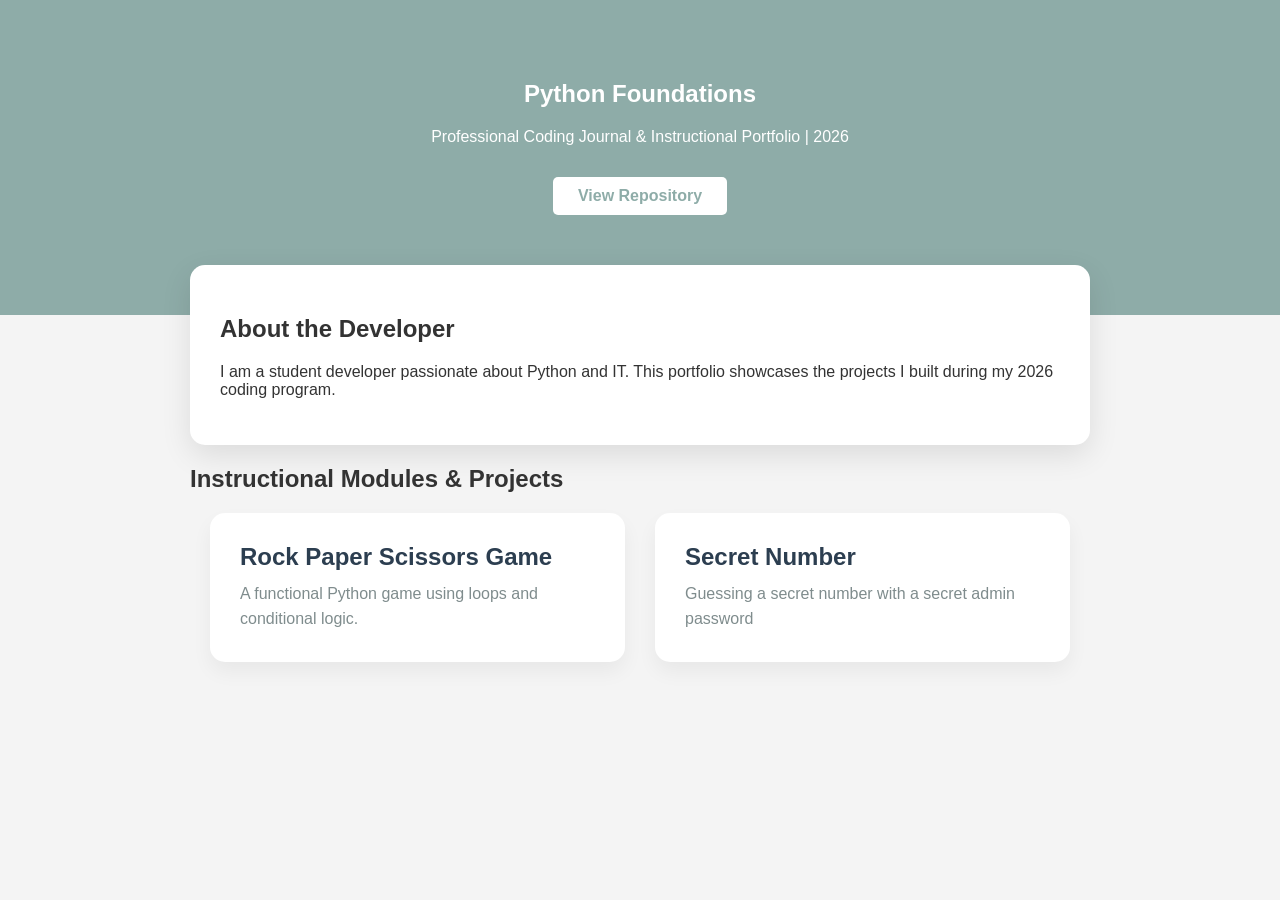
==== index.html @ 576b7255 "done" ====
<!DOCTYPE html>
<html lang="en">
<head>
    <meta charset="UTF-8">
    <meta name="viewport" content="width=device-width, initial-scale=1.0">
    <title>Python Foundations Portfolio</title>
    <link rel="stylesheet" href="style.css">
</head>
<body>

    <section class="hero">
        <h1>Python Foundations</h1>
        <p>Professional Coding Journal & Instructional Portfolio | 2026</p>
        <a href="https://github.com/your-username" target="_blank" class="btn">View Repository</a>
    </section>

    <main class="container">
        
        <section class="card">
            <h2>About the Developer</h2>
            <p>I am a student developer passionate about Python and IT. This portfolio showcases the projects I built during my 2026 coding program.</p>
        </section>

        <h2>Instructional Modules & Projects</h2>
<div class="project-grid">
    
    <a href="images/rockpaper.png" target="_blank" class="card project-card">
        <h3>Rock Paper Scissors Game</h3>
        <p>A functional Python game using loops and conditional logic.</p>
    </a>

    <a href="images/secretnumber.png" target="_blank" class="card project-card">
        <h3>Secret Number</h3>
        <p>Guessing a secret number with a secret admin password</p>
    </a>
    
</div>
    </main>

</body>
</html>
---- style.css ----
/* Global Styles */
body { 
    font-family: 'Segoe UI', Tahoma, Geneva, Verdana, sans-serif; 
    background: #f4f4f4; 
    margin: 0; 
    color: #333; 
}

/* Hero Section */
.hero {
    background: #8eaca8;
    color: white;
    text-align: center;
    padding: 60px 20px 100px 20px;
}

/* Boxed Container (Pulls content up over the hero) */
.container {
    max-width: 900px;
    margin: -50px auto 50px auto;
    padding: 0 20px;
}

/* Card Styling */
.card {
    background: white;
    padding: 30px;
    border-radius: 15px;
    box-shadow: 0 10px 30px rgba(0,0,0,0.1);
    margin-bottom: 20px;
}

/* Project Grid */
.project-grid {
    display: grid;
    grid-template-columns: repeat(auto-fit, minmax(280px, 1fr));
    gap: 20px;
}

/* Clickable Project Card Styles */
.project-card {
    text-decoration: none; 
    color: inherit;       
    display: block;       
    transition: transform 0.2s ease, box-shadow 0.2s ease;
}

.project-card:hover {
    transform: translateY(-5px);
    box-shadow: 0 15px 40px rgba(0,0,0,0.15);
    cursor: pointer;
}

/* Image Styling */
.project-img {
    width: 100%;
    height: 180px;
    object-fit: cover;
    border-radius: 8px;
    margin-top: 15px;
    border: 1px solid #eee;
}

/* Button Styling */
.btn {
    display: inline-block;
    background: #fff;
    color: #8eaca8;
    padding: 10px 25px;
    border-radius: 5px;
    text-decoration: none;
    font-weight: bold;
    margin-top: 15px;
}
/* 1. Grid Layout for side-by-side cards */
.project-grid {
    display: grid;
    grid-template-columns: repeat(auto-fit, minmax(280px, 1fr));
    gap: 20px;
    padding: 20px;
}

/* 2. The Card Styling */
.project-card {
    background: white;
    padding: 20px;
    border-radius: 15px;
    text-decoration: none; /* Removes link underline */
    color: #333;
    box-shadow: 0 4px 10px rgba(0,0,0,0.1);
    transition: transform 0.3s ease, box-shadow 0.3s ease;
}

/* 3. Hover Effect: Makes the card lift up */
.project-card:hover {
    transform: translateY(-10px);
    box-shadow: 0 15px 30px rgba(0,0,0,0.2);
}

/* 4. Image inside the card */
.project-img {
    width: 100%;
    height: 150px;
    object-fit: cover; /* Ensures images don't stretch */
    border-radius: 8px;
    margin-top: 15px;
}
/* ================================
   PROJECT GRID AND CARD STYLING
   ================================ */

/* 1. The container (the grid itself) */
.project-grid {
    display: grid;
    /* Responsive layout: cards resize and stack automatically */
    grid-template-columns: repeat(auto-fit, minmax(300px, 1fr));
    gap: 30px; /* Space between cards */
    padding: 0 20px 60px 20px;
}

/* 2. Style the individual cards (The Links) */
.project-card {
    background: #fff;
    padding: 30px;
    border-radius: 15px;
    text-decoration: none; /* Removes link underline */
    color: #333; /* Standard text color */
    box-shadow: 0 10px 20px rgba(0,0,0,0.05); /* Subtle shadow */
    transition: transform 0.3s ease, box-shadow 0.3s ease;
}

/* 3. The Hover State: Makes the card lift up */
.project-card:hover {
    transform: translateY(-10px); /* Lifts the card */
    box-shadow: 0 15px 30px rgba(0,0,0,0.15); /* Stronger shadow */
    border: 1px solid #ddd;
}

/* Styling the headers inside the cards */
.project-card h3 {
    margin: 0 0 10px 0;
    font-size: 1.5rem;
    color: #2c3e50; /* Deep blue from hero */
}

/* Styling the description text inside the cards */
.project-card p {
    margin: 0;
    font-size: 1rem;
    color: #7f8c8d; /* Subtle grey */
    line-height: 1.6;
}
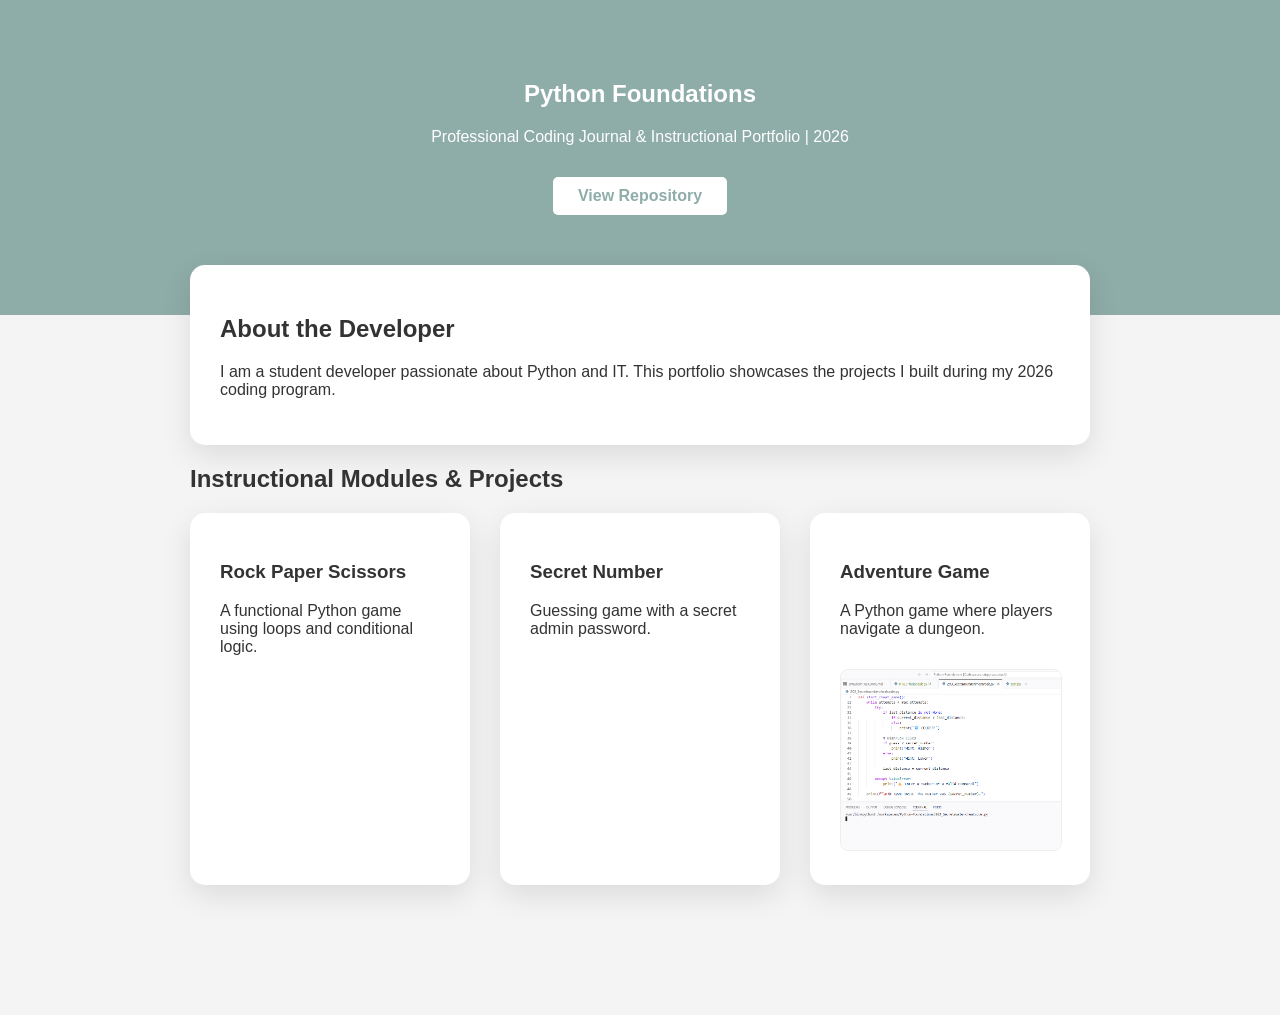
==== commit 2e7658bd: "done" ====
--- a/index.html
+++ b/index.html
@@ -22,19 +22,25 @@
         </section>
 
         <h2>Instructional Modules & Projects</h2>
-<div class="project-grid">
-    
-    <a href="images/rockpaper.png" target="_blank" class="card project-card">
-        <h3>Rock Paper Scissors Game</h3>
-        <p>A functional Python game using loops and conditional logic.</p>
-    </a>
+        <div class="project-grid">
+            
+            <a href="images/rockpaper.png" target="_blank" class="card project-card">
+                <h3>Rock Paper Scissors</h3>
+                <p>A functional Python game using loops and conditional logic.</p>
+            </a>
 
-    <a href="images/secretnumber.png" target="_blank" class="card project-card">
-        <h3>Secret Number</h3>
-        <p>Guessing a secret number with a secret admin password</p>
-    </a>
-    
-</div>
+            <a href="images/secretnumber.png" target="_blank" class="card project-card">
+                <h3>Secret Number</h3>
+                <p>Guessing game with a secret admin password.</p>
+            </a>
+
+            <div class="card project-card">
+                <h3>Adventure Game</h3>
+                <p>A Python game where players navigate a dungeon.</p>
+                <img src="images/secretnumber.png" alt="Adventure Game" class="project-img">
+            </div>
+            
+        </div>
     </main>
 
 </body>
--- a/style.css
+++ b/style.css
@@ -1,4 +1,4 @@
-/* Global Styles */
+/* --- Global Styles --- */
 body { 
     font-family: 'Segoe UI', Tahoma, Geneva, Verdana, sans-serif; 
     background: #f4f4f4; 
@@ -6,7 +6,7 @@
     color: #333; 
 }
 
-/* Hero Section */
+/* --- Hero Section --- */
 .hero {
     background: #8eaca8;
     color: white;
@@ -14,14 +14,14 @@
     padding: 60px 20px 100px 20px;
 }
 
-/* Boxed Container (Pulls content up over the hero) */
+/* --- Layout Container --- */
 .container {
     max-width: 900px;
     margin: -50px auto 50px auto;
     padding: 0 20px;
 }
 
-/* Card Styling */
+/* --- Card Base Styles --- */
 .card {
     background: white;
     padding: 30px;
@@ -30,28 +30,29 @@
     margin-bottom: 20px;
 }
 
-/* Project Grid */
+/* --- Project Grid (The Gallery) --- */
 .project-grid {
     display: grid;
     grid-template-columns: repeat(auto-fit, minmax(280px, 1fr));
-    gap: 20px;
+    gap: 30px;
+    padding-bottom: 60px;
 }
 
-/* Clickable Project Card Styles */
+/* --- Clickable Project Card --- */
 .project-card {
-    text-decoration: none; 
-    color: inherit;       
-    display: block;       
-    transition: transform 0.2s ease, box-shadow 0.2s ease;
+    display: block;
+    text-decoration: none;
+    color: inherit;
+    transition: transform 0.3s ease, box-shadow 0.3s ease;
 }
 
 .project-card:hover {
-    transform: translateY(-5px);
-    box-shadow: 0 15px 40px rgba(0,0,0,0.15);
+    transform: translateY(-10px);
+    box-shadow: 0 15px 40px rgba(0,0,0,0.2);
     cursor: pointer;
 }
 
-/* Image Styling */
+/* --- Image Styling --- */
 .project-img {
     width: 100%;
     height: 180px;
@@ -61,7 +62,7 @@
     border: 1px solid #eee;
 }
 
-/* Button Styling */
+/* --- Button --- */
 .btn {
     display: inline-block;
     background: #fff;
@@ -71,82 +72,4 @@
     text-decoration: none;
     font-weight: bold;
     margin-top: 15px;
-}
-/* 1. Grid Layout for side-by-side cards */
-.project-grid {
-    display: grid;
-    grid-template-columns: repeat(auto-fit, minmax(280px, 1fr));
-    gap: 20px;
-    padding: 20px;
-}
-
-/* 2. The Card Styling */
-.project-card {
-    background: white;
-    padding: 20px;
-    border-radius: 15px;
-    text-decoration: none; /* Removes link underline */
-    color: #333;
-    box-shadow: 0 4px 10px rgba(0,0,0,0.1);
-    transition: transform 0.3s ease, box-shadow 0.3s ease;
-}
-
-/* 3. Hover Effect: Makes the card lift up */
-.project-card:hover {
-    transform: translateY(-10px);
-    box-shadow: 0 15px 30px rgba(0,0,0,0.2);
-}
-
-/* 4. Image inside the card */
-.project-img {
-    width: 100%;
-    height: 150px;
-    object-fit: cover; /* Ensures images don't stretch */
-    border-radius: 8px;
-    margin-top: 15px;
-}
-/* ================================
-   PROJECT GRID AND CARD STYLING
-   ================================ */
-
-/* 1. The container (the grid itself) */
-.project-grid {
-    display: grid;
-    /* Responsive layout: cards resize and stack automatically */
-    grid-template-columns: repeat(auto-fit, minmax(300px, 1fr));
-    gap: 30px; /* Space between cards */
-    padding: 0 20px 60px 20px;
-}
-
-/* 2. Style the individual cards (The Links) */
-.project-card {
-    background: #fff;
-    padding: 30px;
-    border-radius: 15px;
-    text-decoration: none; /* Removes link underline */
-    color: #333; /* Standard text color */
-    box-shadow: 0 10px 20px rgba(0,0,0,0.05); /* Subtle shadow */
-    transition: transform 0.3s ease, box-shadow 0.3s ease;
-}
-
-/* 3. The Hover State: Makes the card lift up */
-.project-card:hover {
-    transform: translateY(-10px); /* Lifts the card */
-    box-shadow: 0 15px 30px rgba(0,0,0,0.15); /* Stronger shadow */
-    border: 1px solid #ddd;
-}
-
-/* Styling the headers inside the cards */
-.project-card h3 {
-    margin: 0 0 10px 0;
-    font-size: 1.5rem;
-    color: #2c3e50; /* Deep blue from hero */
-}
-
-/* Styling the description text inside the cards */
-.project-card p {
-    margin: 0;
-    font-size: 1rem;
-    color: #7f8c8d; /* Subtle grey */
-    line-height: 1.6;
 }
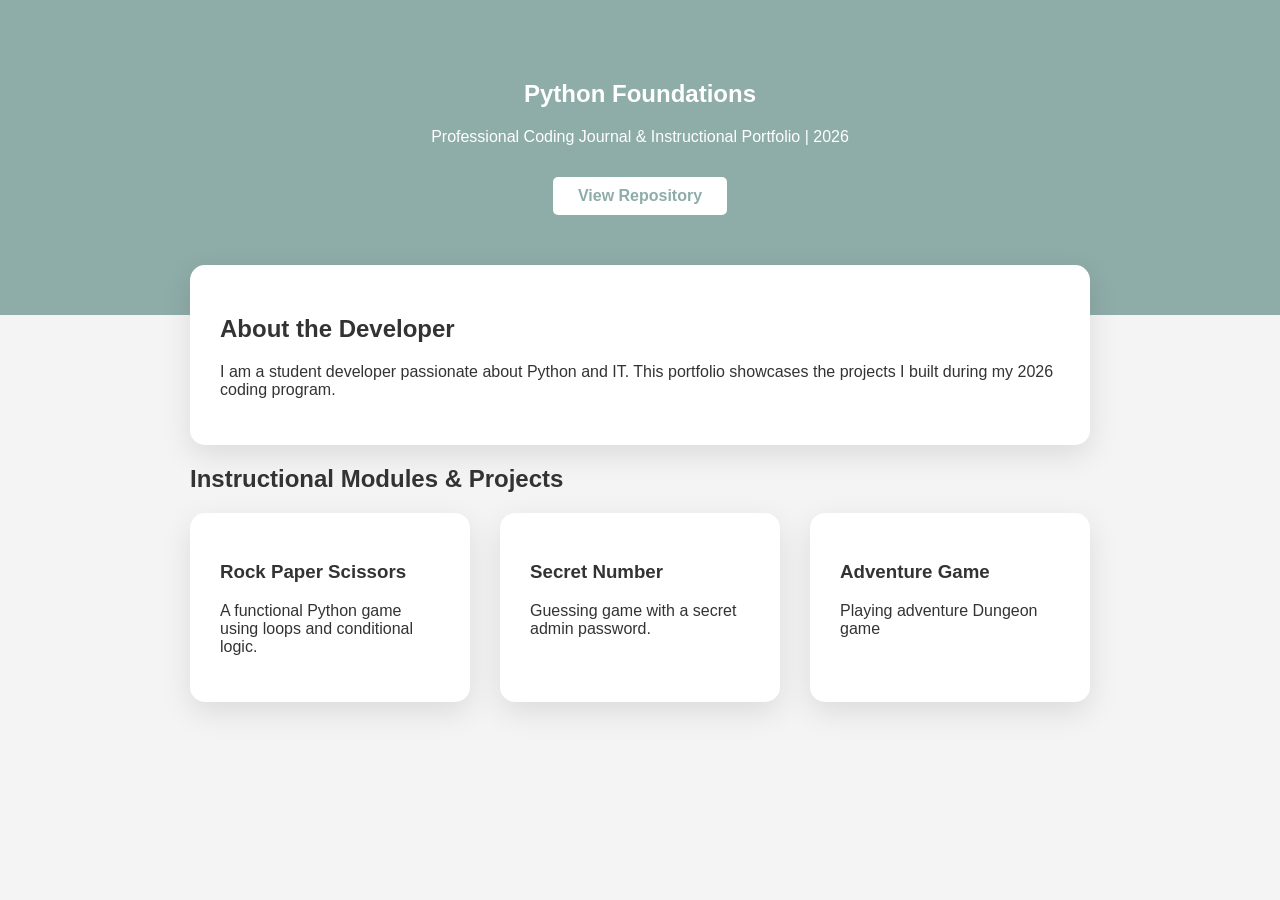
==== commit 8c2c7e77: "done" ====
--- a/index.html
+++ b/index.html
@@ -34,11 +34,12 @@
                 <p>Guessing game with a secret admin password.</p>
             </a>
 
-            <div class="card project-card">
+            <a href="images/secretnumber.png" target="_blank" class="card project-card">
                 <h3>Adventure Game</h3>
-                <p>A Python game where players navigate a dungeon.</p>
-                <img src="images/secretnumber.png" alt="Adventure Game" class="project-img">
-            </div>
+                <p>Playing adventure Dungeon game</p>
+            </a>
+
+        
             
         </div>
     </main>
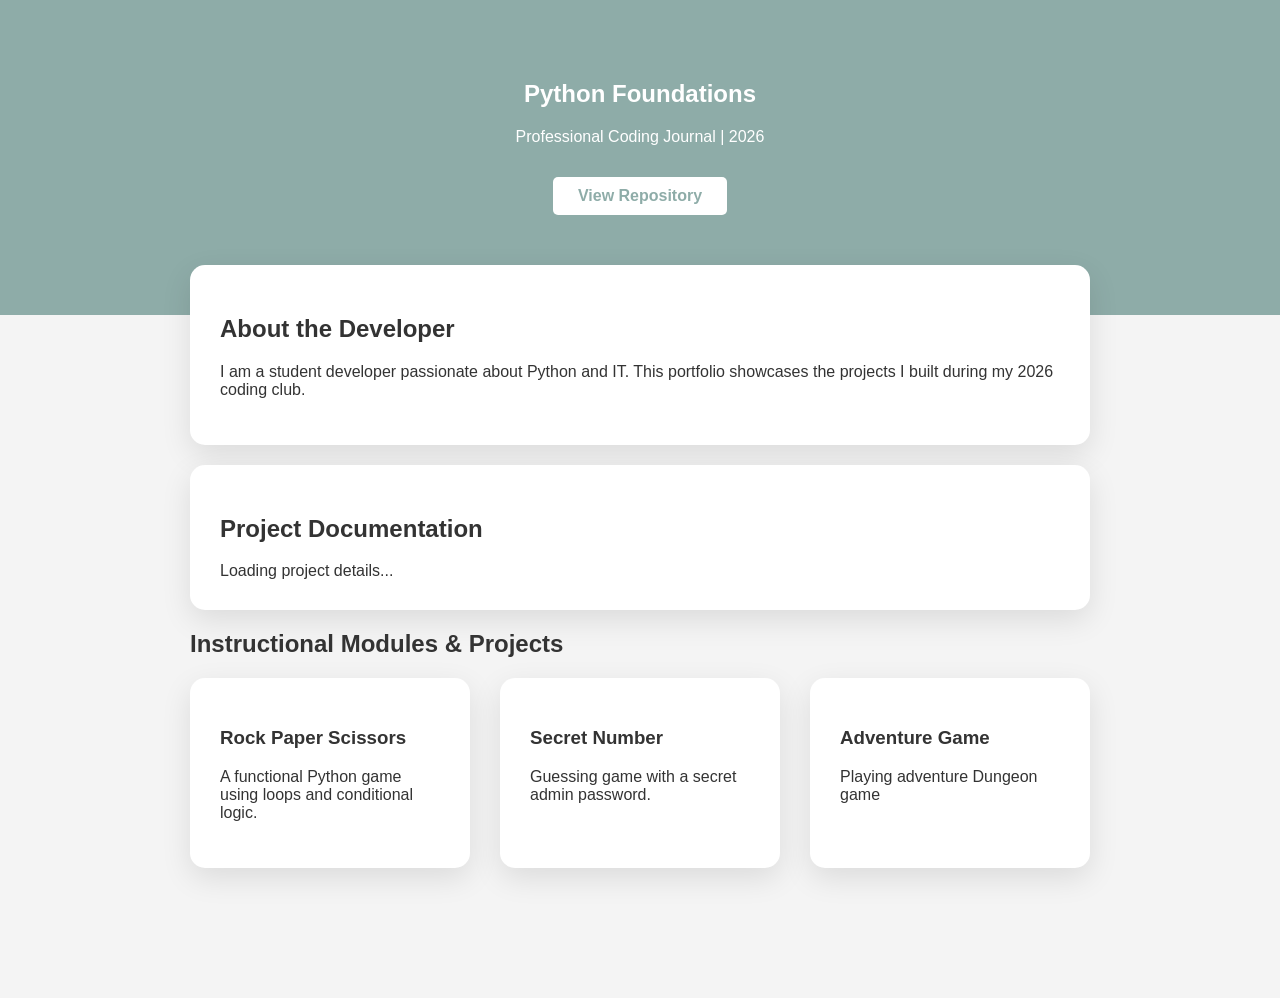
==== commit 5b69d8e9: "done" ====
--- a/index.html
+++ b/index.html
@@ -10,7 +10,7 @@
 
     <section class="hero">
         <h1>Python Foundations</h1>
-        <p>Professional Coding Journal & Instructional Portfolio | 2026</p>
+        <p>Professional Coding Journal | 2026</p>
         <a href="https://github.com/your-username" target="_blank" class="btn">View Repository</a>
     </section>
 
@@ -18,8 +18,13 @@
         
         <section class="card">
             <h2>About the Developer</h2>
-            <p>I am a student developer passionate about Python and IT. This portfolio showcases the projects I built during my 2026 coding program.</p>
+            <p>I am a student developer passionate about Python and IT. This portfolio showcases the projects I built during my 2026 coding club.</p>
         </section>
+
+        <section class="card" id="readme-container">
+    <h2>Project Documentation</h2>
+    <div id="readme-content">Loading project details...</div>
+</section>
 
         <h2>Instructional Modules & Projects</h2>
         <div class="project-grid">
@@ -43,6 +48,16 @@
             
         </div>
     </main>
-
+<script>
+    // Replace 'sheenaz-dev' and 'Python-Foundations' with your actual username/repo
+    fetch('https://raw.githubusercontent.com/sheenaz-dev/Python-Foundations/main/README.md')
+        .then(response => response.text())
+        .then(text => {
+            // This is a simple display; for full Markdown formatting, 
+            // consider using a library like 'marked.js'
+            document.getElementById('readme-content').innerText = text;
+        })
+        .catch(err => console.error('Failed to load README:', err));
+</script>
 </body>
 </html>
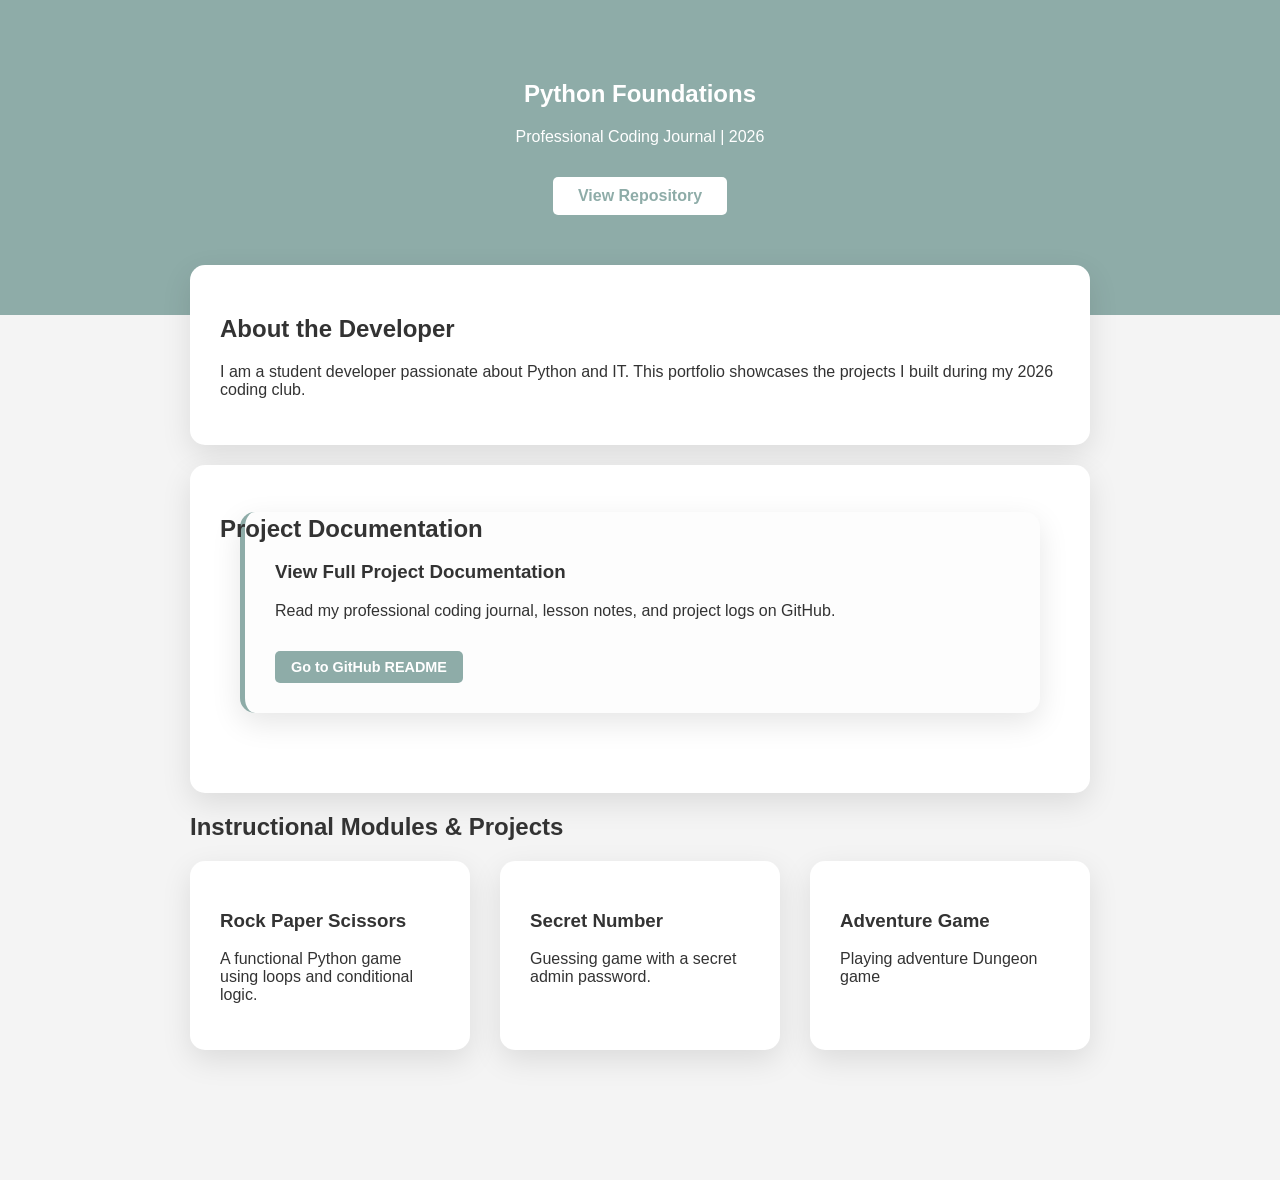
==== commit e153be01: "done" ====
--- a/index.html
+++ b/index.html
@@ -23,7 +23,13 @@
 
         <section class="card" id="readme-container">
     <h2>Project Documentation</h2>
-    <div id="readme-content">Loading project details...</div>
+    <section class="container">
+    <a href="https://github.com/sheenaz-dev/Python-Foundations/blob/main/README.md" target="_blank" class="card documentation-card">
+        <h3>View Full Project Documentation</h3>
+        <p>Read my professional coding journal, lesson notes, and project logs on GitHub.</p>
+        <span class="btn-small">Go to GitHub README</span>
+    </a>
+</section>
 </section>
 
         <h2>Instructional Modules & Projects</h2>
@@ -48,16 +54,6 @@
             
         </div>
     </main>
-<script>
-    // Replace 'sheenaz-dev' and 'Python-Foundations' with your actual username/repo
-    fetch('https://raw.githubusercontent.com/sheenaz-dev/Python-Foundations/main/README.md')
-        .then(response => response.text())
-        .then(text => {
-            // This is a simple display; for full Markdown formatting, 
-            // consider using a library like 'marked.js'
-            document.getElementById('readme-content').innerText = text;
-        })
-        .catch(err => console.error('Failed to load README:', err));
-</script>
+
 </body>
 </html>
--- a/style.css
+++ b/style.css
@@ -72,4 +72,31 @@
     text-decoration: none;
     font-weight: bold;
     margin-top: 15px;
+}
+/* Styling for the documentation card */
+.documentation-card {
+    display: block;
+    text-decoration: none;
+    color: #333;
+    background: #fdfdfd;
+    border-left: 5px solid #8eaca8; /* Adds a nice accent bar */
+    transition: all 0.3s ease;
+}
+
+.documentation-card:hover {
+    background: #f9f9f9;
+    transform: translateY(-5px);
+    box-shadow: 0 10px 20px rgba(0,0,0,0.1);
+}
+
+/* Styling for the internal button */
+.btn-small {
+    display: inline-block;
+    margin-top: 15px;
+    padding: 8px 16px;
+    background: #8eaca8;
+    color: white;
+    border-radius: 5px;
+    font-size: 0.9rem;
+    font-weight: bold;
 }
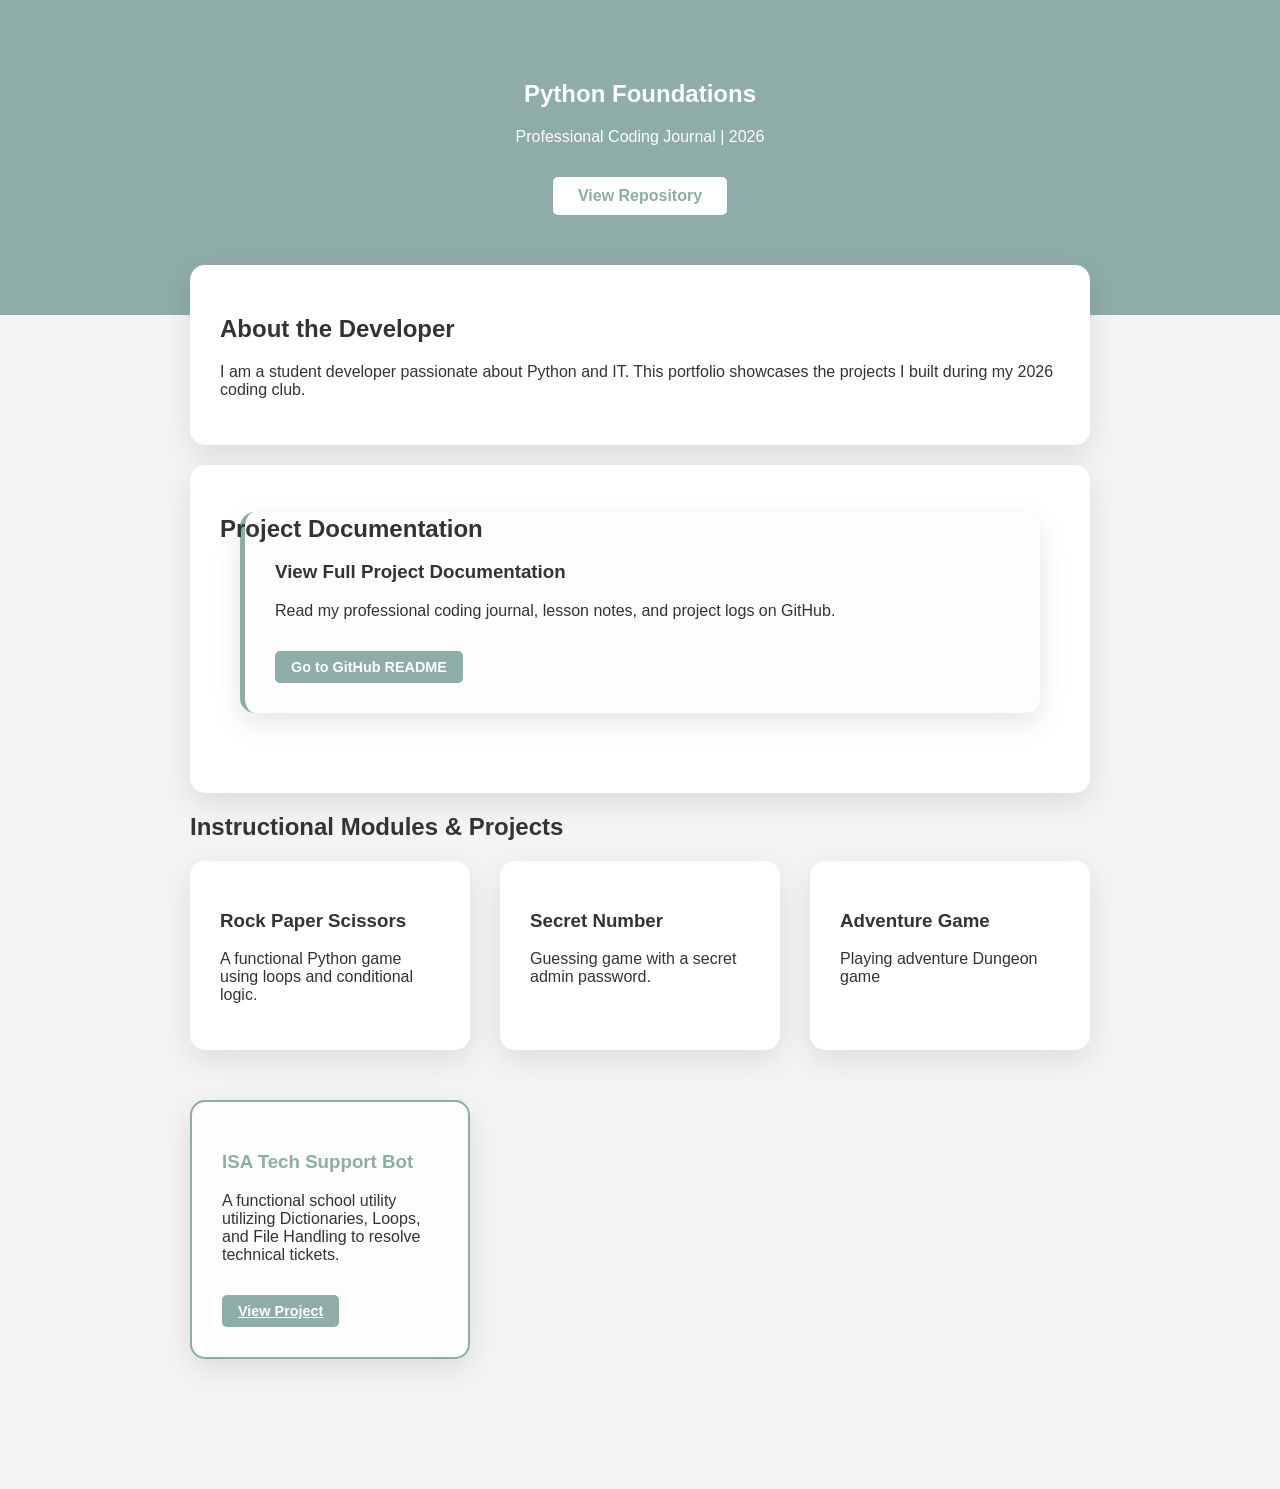
==== commit 109749ab: "done" ====
--- a/index.html
+++ b/index.html
@@ -24,7 +24,7 @@
         <section class="card" id="readme-container">
     <h2>Project Documentation</h2>
     <section class="container">
-    <a href="https://github.com/sheenaz-dev/Python-Foundations/blob/main/README.md" target="_blank" class="card documentation-card">
+    <a href="https://github.com//Python-Foundations/blob/main/README.md" target="_blank" class="card documentation-card">
         <h3>View Full Project Documentation</h3>
         <p>Read my professional coding journal, lesson notes, and project logs on GitHub.</p>
         <span class="btn-small">Go to GitHub README</span>
@@ -49,6 +49,11 @@
                 <h3>Adventure Game</h3>
                 <p>Playing adventure Dungeon game</p>
             </a>
+        <div class="card project-card final-project">
+    <h3>ISA Tech Support Bot</h3>
+    <p>A functional school utility utilizing Dictionaries, Loops, and File Handling to resolve technical tickets.</p>
+    <a href="https://github.com/your-username/your-repo-link" target="_blank" class="btn-small">View Project</a>
+</div>
 
         
             
--- a/style.css
+++ b/style.css
@@ -99,4 +99,13 @@
     border-radius: 5px;
     font-size: 0.9rem;
     font-weight: bold;
+}
+/* Special styling for the Final Project card */
+.final-project {
+    border: 2px solid #8eaca8; /* Adds a colored border */
+    background: #fdfdfd;      /* Slightly different background */
+}
+
+.final-project h3 {
+    color: #8eaca8; /* Matches your header color */
 }
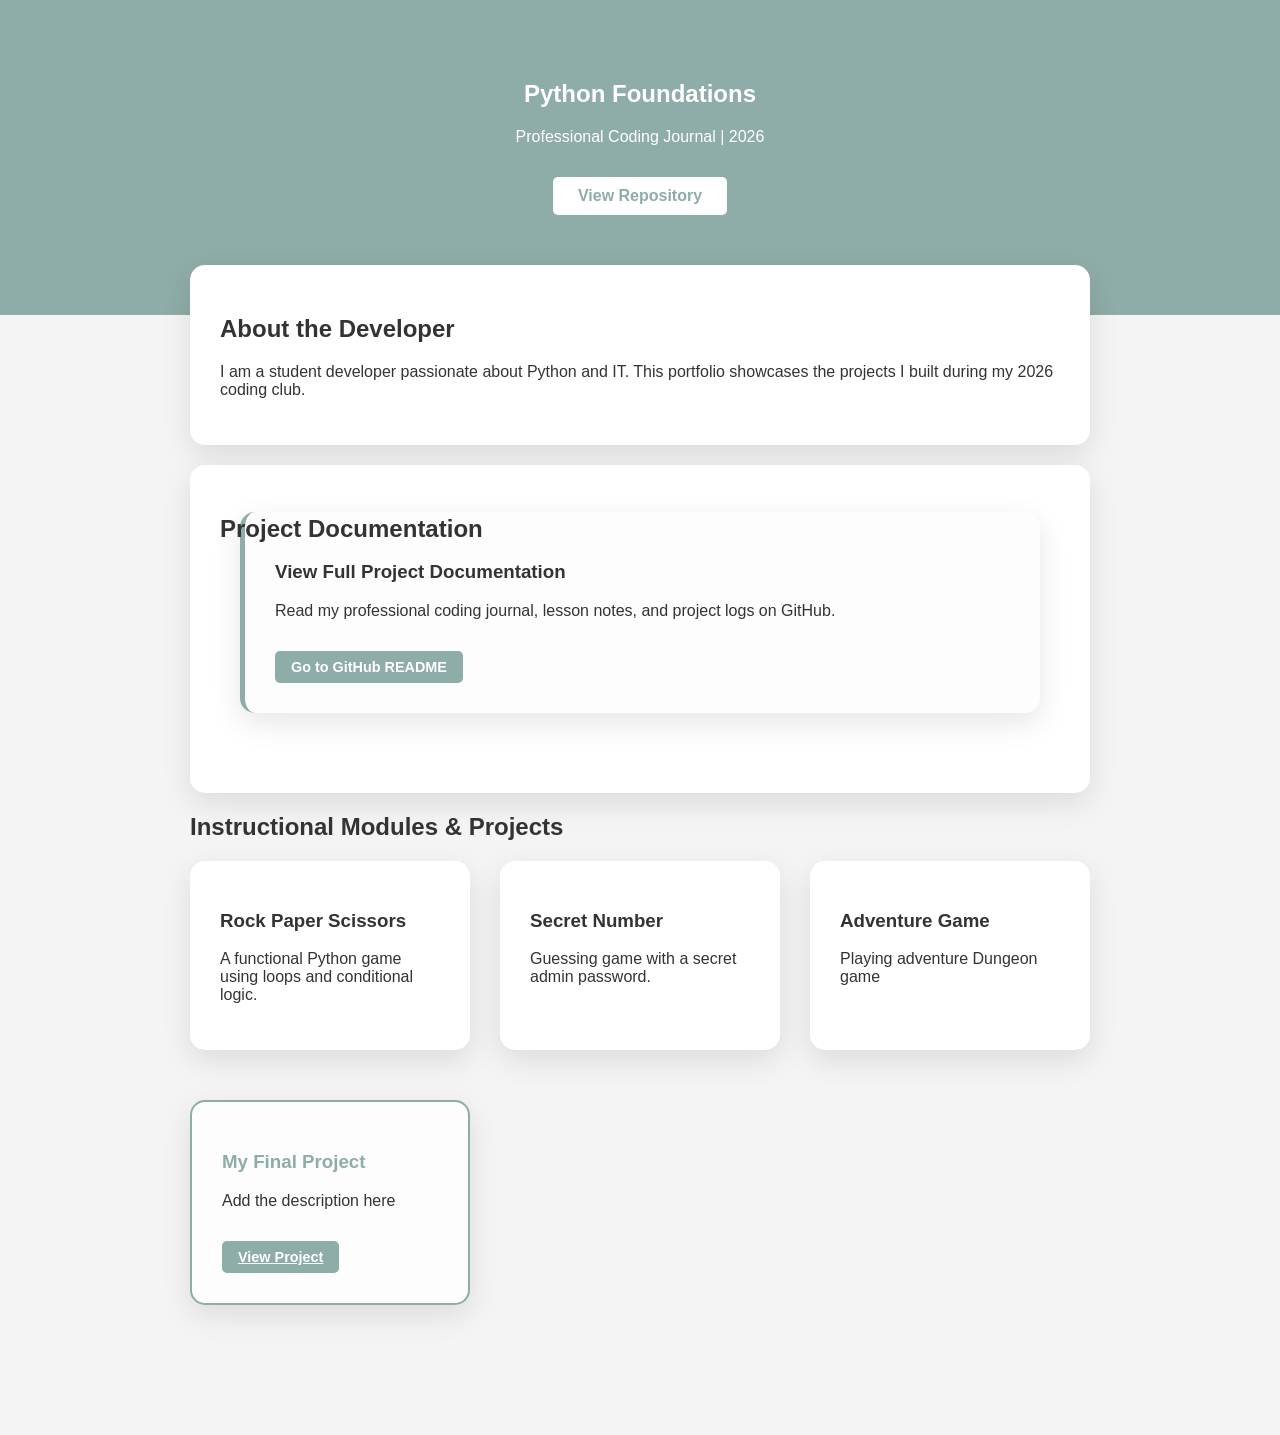
==== commit 5776252e: "done" ====
--- a/index.html
+++ b/index.html
@@ -50,8 +50,8 @@
                 <p>Playing adventure Dungeon game</p>
             </a>
         <div class="card project-card final-project">
-    <h3>ISA Tech Support Bot</h3>
-    <p>A functional school utility utilizing Dictionaries, Loops, and File Handling to resolve technical tickets.</p>
+    <h3>My Final Project</h3>
+    <p>Add the description here</p>
     <a href="https://github.com/your-username/your-repo-link" target="_blank" class="btn-small">View Project</a>
 </div>
 
--- a/style.css
+++ b/style.css
@@ -1,4 +1,5 @@
 /* --- Global Styles --- */
+/*body: Sets the global font, a light grey background, and removes default browser margins to ensure the site fills the screen edge-to-edge.*/
 body { 
     font-family: 'Segoe UI', Tahoma, Geneva, Verdana, sans-serif; 
     background: #f4f4f4; 
@@ -6,7 +7,7 @@
     color: #333; 
 }
 
-/* --- Hero Section --- */
+/* --- Hero Section: This is the top banner of your site. It uses a sage green background (#8eaca8), centers the text, and provides ample padding for a bold introduction. */
 .hero {
     background: #8eaca8;
     color: white;
@@ -14,14 +15,14 @@
     padding: 60px 20px 100px 20px;
 }
 
-/* --- Layout Container --- */
+/* --- Layout Containerhis acts as a wrapper that constrains the width of your main content to 900px, centering it on the screen. The negative margin (margin: -50px auto 50px auto) creates a "lifted" effect, making the white content cards overlap the hero section slightly for a modern look. */
 .container {
     max-width: 900px;
     margin: -50px auto 50px auto;
     padding: 0 20px;
 }
 
-/* --- Card Base Styles --- */
+/* --- Card Base Styles: .card: Defines the white "boxes" you see on your site. It uses border-radius for rounded corners and box-shadow to give them depth, making them look like floating elements. */
 .card {
     background: white;
     padding: 30px;
@@ -30,7 +31,7 @@
     margin-bottom: 20px;
 }
 
-/* --- Project Grid (The Gallery) --- */
+/* --- Project Grid (The Gallery): This is the most important part of your site layout. It uses display: grid and repeat(auto-fit, minmax(280px, 1fr)) . This tells the browser: "Put as many cards as can fit on a row, as long as they are at least 280px wide." This is why your projects automatically switch from a single column on a phone to multiple columns on a desktop. */
 .project-grid {
     display: grid;
     grid-template-columns: repeat(auto-fit, minmax(280px, 1fr));
@@ -38,7 +39,7 @@
     padding-bottom: 60px;
 }
 
-/* --- Clickable Project Card --- */
+/* --- Clickable Project Card: .project-card:hover: This adds a "lift" effect. By using transform: translateY(-10px), the card physically moves up when the mouse passes over it. The transition property makes this movement smooth rather than jumpy. */
 .project-card {
     display: block;
     text-decoration: none;
@@ -52,7 +53,7 @@
     cursor: pointer;
 }
 
-/* --- Image Styling --- */
+/* --- Image Styling: .project-img: Uses object-fit: cover. This ensures that even if you upload images of different sizes, they are cropped and resized to perfectly fill the 180px height without looking stretched or distorted. */
 .project-img {
     width: 100%;
     height: 180px;
